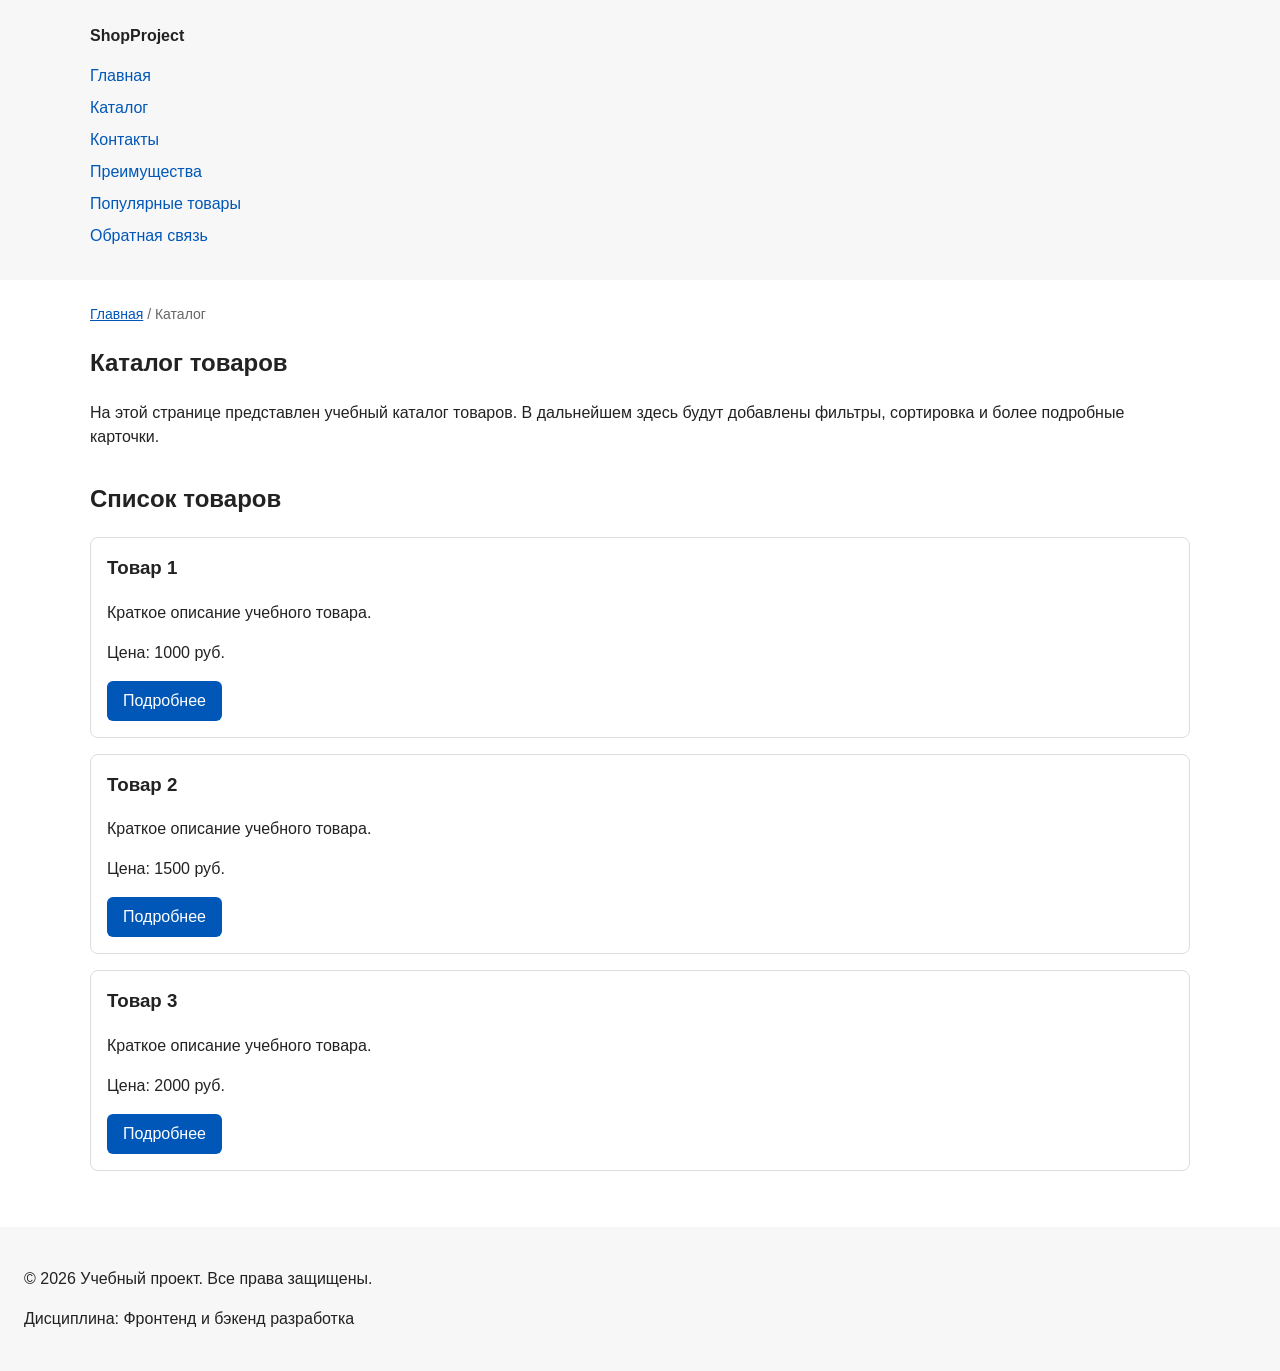
==== catalog.html @ 46c2f594 "feat: add multi-page structure navigation and anchors" ====
<!DOCTYPE html>
<html lang="ru">
<head>
    <meta charset="UTF-8">
    <meta name="viewport" content="width=device-width, initial-scale=1.0">
    <meta name="description" content="Каталог товаров учебного интернет-магазина.">
    <title>Каталог товаров — Учебный интернет-магазин</title>
    <link rel="stylesheet" href="css/style.css">

    <meta property="og:type" content="website">
    <meta property="og:title" content="Учебный интернет-магазин">
    <meta property="og:description" content="Учебный frontend-проект интернет-магазина.">
    <meta property="og:image" content="https://Al3xKhrom.github.io/kr1-html-css-shop/images/preview.jpg">

</head>
<body>
<header>
    <div class="site-header">
        <a class="site-logo" href="index.html">ShopProject</a>

        <nav class="site-nav" aria-label="Основная навигация">
            <ul class="site-nav__list">
                <li><a href="index.html">Главная</a></li>
                <li><a href="catalog.html">Каталог</a></li>
                <li><a href="contacts.html">Контакты</a></li>
                <li><a href="index.html#advantages">Преимущества</a></li>
                <li><a href="index.html#popular">Популярные товары</a></li>
                <li><a href="index.html#contacts">Обратная связь</a></li>
            </ul>
        </nav>
    </div>
</header>

<main>
    <nav class="breadcrumbs" aria-label="Хлебные крошки">
        <a href="index.html">Главная</a>
        <span>Каталог</span>
    </nav>

    <section class="section">
        <h1>Каталог товаров</h1>
        <p>
            На этой странице представлен учебный каталог товаров.
            В дальнейшем здесь будут добавлены фильтры, сортировка и более
            подробные карточки.
        </p>
    </section>

    <section class="section">
        <h2>Список товаров</h2>

        <article class="product-card">
            <h3>Товар 1</h3>
            <p>Краткое описание учебного товара.</p>
            <p>Цена: 1000 руб.</p>
            <a class="button" href="index.html#popular">Подробнее</a>
        </article>

        <article class="product-card">
            <h3>Товар 2</h3>
            <p>Краткое описание учебного товара.</p>
            <p>Цена: 1500 руб.</p>
            <a class="button" href="index.html#popular">Подробнее</a>
        </article>

        <article class="product-card">
            <h3>Товар 3</h3>
            <p>Краткое описание учебного товара.</p>
            <p>Цена: 2000 руб.</p>
            <a class="button" href="index.html#popular">Подробнее</a>
        </article>
    </section>
</main>

<footer>
    <p>&copy; 2026 Учебный проект. Все права защищены.</p>
    <p>Дисциплина: Фронтенд и бэкенд разработка</p>
</footer>
</body>
</html>
---- css/style.css ----
header,
main,
footer {
    padding: var(--space-lg);
}

header { /* Оформляем шапку страницы. */
    background-color: var(--color-surface);
}

footer { /* Оформляем подвал страницы. */
    background-color: var(--color-surface);
}

.site-header { /* Ограничиваем ширину шапки, чтобы оно не растягивалось слишком сильно на широких экранах. */
    max-width: 1100px;
    margin: 0 auto;
}

.site-logo { /* Оформляем текстовый логотип. */
    font-weight: bold;
    text-decoration: none;
    color: #222222;
}

.site-nav__list { /* Убираем стандартные отступы и маркеры списка навигации. */
    padding: 0;
    margin: 16px 0 0;
    list-style: none;
}

.site-nav__list li { /* Добавляем расстояние между пунктами меню. */
    margin-bottom: 8px;
}

.site-nav__list a { /* Оформляем ссылки меню. */
    color: #0057b8;
    text-decoration: none;
}

.site-nav__list a:hover { /* При наведении мыши подчёркиваем ссылку. */
    text-decoration: underline;
}

/* ===============================
   1. Переменные проекта
   =============================== */
:root {
    /* Основные цвета проекта */
    --color-bg: #ffffff;
    --color-text: #222222;
    --color-muted: #666666;
    --color-primary: #0057b8;
    --color-primary-dark: #003f86;
    --color-border: #dddddd;
    --color-surface: #f7f7f7;
    --color-surface-accent: #eef5ff;
    --color-danger: #b00020;
    --color-success: #168a2f;
    --color-success-bg: #eefaf0;
    --color-white: #ffffff;

    /* Отступы */
    --space-xs: 4px;
    --space-sm: 8px;
    --space-md: 16px;
    --space-lg: 24px;
    --space-xl: 32px;

    /* Скругления */
    --radius-sm: 6px;
    --radius-md: 8px;
    --radius-lg: 12px;

    /* Размеры */
    --container-width: 1100px;
}

/* ===============================
   2. Базовые стили
   =============================== */
* {
    box-sizing: border-box;
}

body {
    margin: 0;
    font-family: Arial, sans-serif;
    line-height: 1.5;
    color: var(--color-text);
    background-color: var(--color-bg);
}

/* ===============================
   3. Общие элементы интерфейса
   =============================== */
a {
    color: var(--color-primary);
}

a:hover {
    color: var(--color-primary-dark);
}

a:focus-visible {
    outline: 2px solid var(--color-primary);
    outline-offset: 3px;
}

.button {
    display: inline-block;
    padding: var(--space-sm) var(--space-md);
    color: var(--color-white);
    background-color: var(--color-primary);
    text-decoration: none;
    border: none;
    border-radius: var(--radius-sm);
    cursor: pointer;
}

.button:hover {
    background-color: var(--color-primary-dark);
}

.button:focus-visible {
    outline: 2px solid var(--color-primary);
    outline-offset: 3px;
}

.button:disabled {
    opacity: 0.6;
    cursor: not-allowed;
}

/* ===============================
   4. Компоненты страницы
   =============================== */
.hero {
    max-width: var(--container-width);
    margin: 0 auto var(--space-xl);
    padding: var(--space-xl) var(--space-lg);
    background-color: var(--color-surface-accent);
    border-radius: var(--radius-lg);
}

.section {
    max-width: var(--container-width);
    margin: 0 auto var(--space-xl);
}

.section h2 {
    margin-top: 0;
}

.product-card {
    margin-bottom: var(--space-md);
    padding: var(--space-md);
    border: 1px solid var(--color-border);
    border-radius: var(--radius-md);
    background-color: var(--color-bg);
}

.product-card:hover {
    border-color: var(--color-primary);
}

.product-card h3 {
    margin-top: 0;
}

.aside-info { /* Дополнительный информационный блок. */
    max-width: var(--container-width);
    margin: 0 auto var(--space-xl);
    padding: var(--space-md);
    border-left: 4px solid var(--color-primary);
    background-color: var(--color-surface);
}

/* ===============================
   5. Форма и модальное окно
   =============================== */
.order-dialog { /* Модальное окно. Элемент dialog сам умеет открываться поверх страницы. */
    width: min(100% - 32px, 560px);
    padding: var(--space-lg);
    border: none;
    border-radius: var(--radius-lg);
}

.order-dialog::backdrop {
    background-color: rgba(0, 0, 0, 0.5);
}

.form-field {
    margin-bottom: var(--space-md);
}

.form-field label {
    display: block;
    margin-bottom: var(--space-xs);
}

.form-field input,
.form-field select,
.form-field textarea {
    width: 100%;
    padding: 10px 12px;
    border: 1px solid var(--color-border);
    border-radius: var(--radius-sm);
    font: inherit;
}

.form-field input[type="checkbox"] {
    width: auto;
}

.form-field small {
    display: block;
    margin-top: var(--space-xs);
    color: var(--color-muted);
}

.form-field input:hover,
.form-field select:hover,
.form-field textarea:hover {
    border-color: var(--color-primary);
}

.form-field input:focus-visible,
.form-field select:focus-visible,
.form-field textarea:focus-visible,
.form-actions button:focus-visible {
    outline: 2px solid var(--color-primary);
    outline-offset: 3px;
}

[aria-invalid="true"] {
    border-color: var(--color-danger);
}


[aria-invalid="true"] { /* Подсветка ошибочных полей. */
    border-color: #b00020;
}

.form-actions { /* Кнопки формы. */
    display: flex;
    gap: 12px;
    margin-top: 20px;
}

.success-message {
    max-width: var(--container-width);
    margin: var(--space-lg) auto;
    padding: var(--space-md);
    border-left: 4px solid var(--color-success);
    background-color: var(--color-success-bg);
}



.breadcrumbs {
    max-width: var(--container-width);
    margin: 0 auto var(--space-md);
    font-size: 14px;
    color: var(--color-muted);
}

.breadcrumbs a {
    color: var(--color-primary);
}

.breadcrumbs span::before {
    content: " / ";
    color: var(--color-muted);
}
html {
    scroll-behavior: smooth;
}
:target {
    outline: 2px dashed var(--color-primary);
    outline-offset: 4px;
}
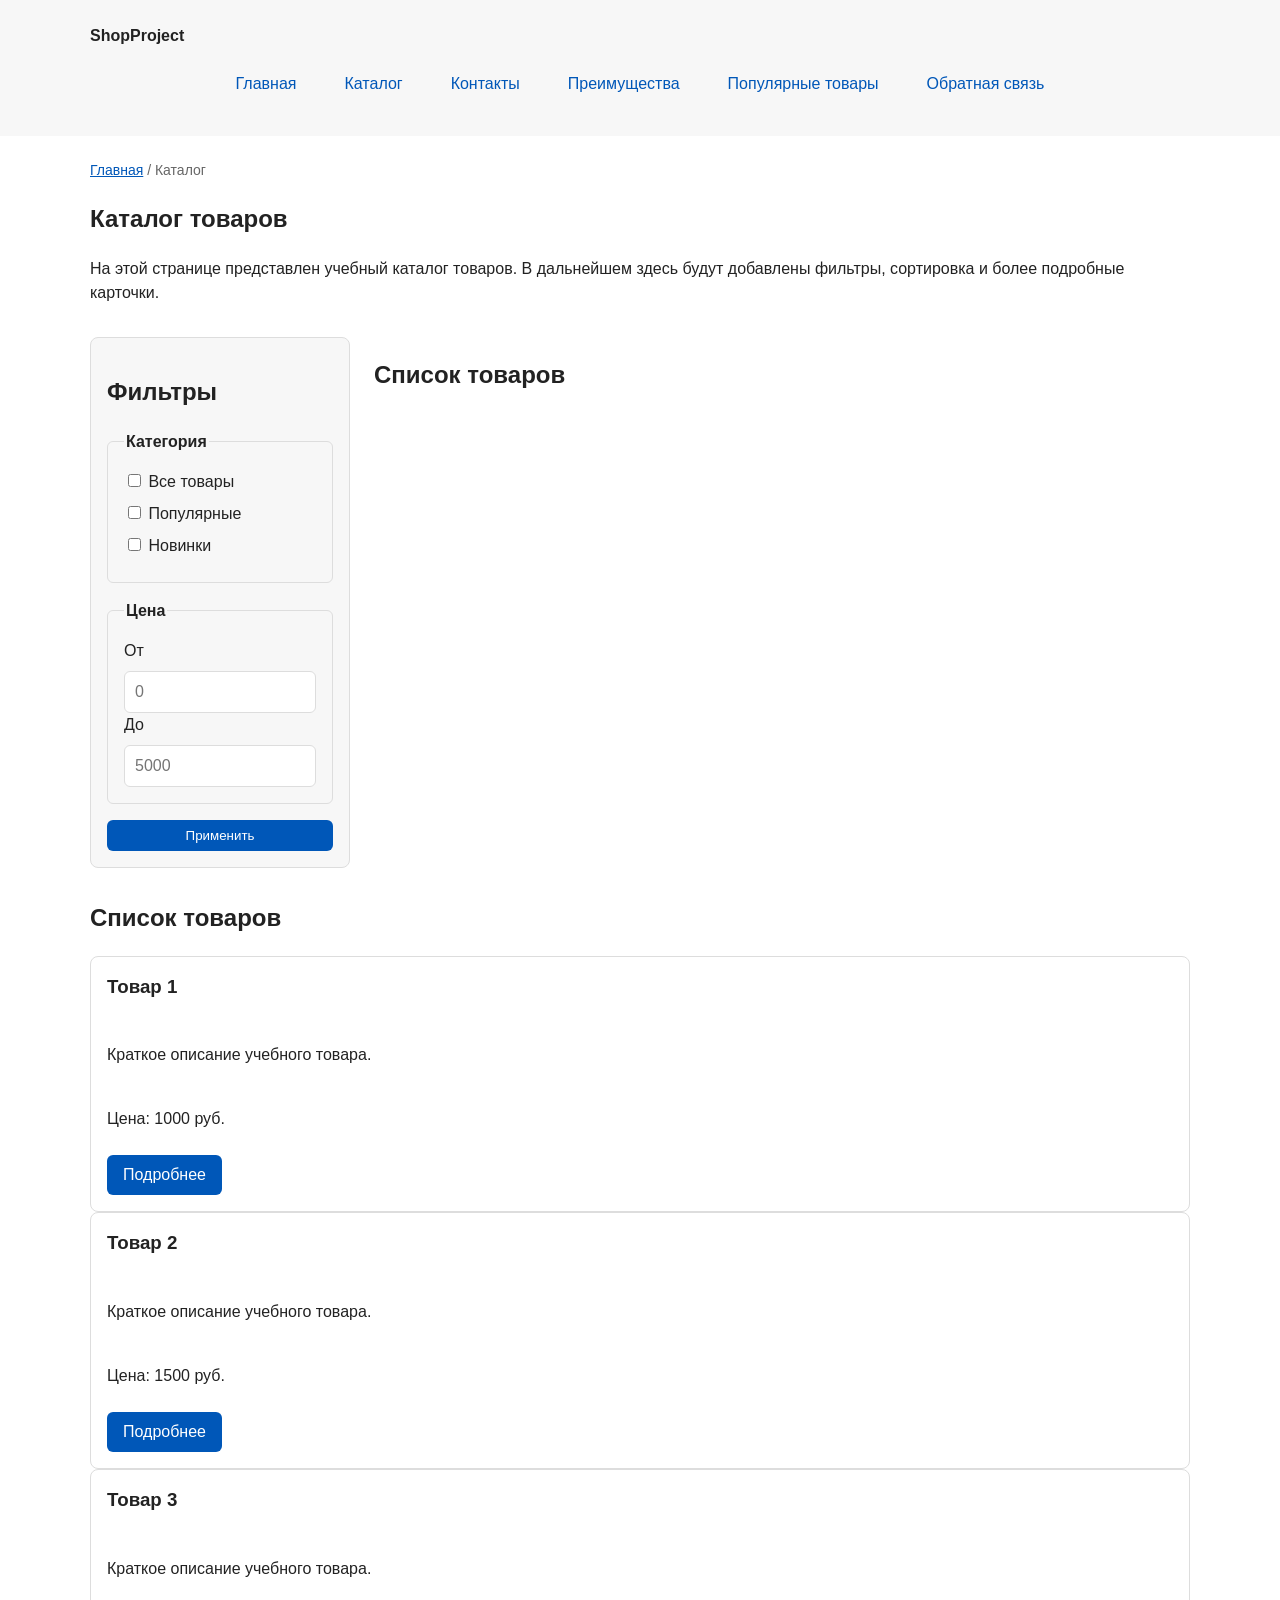
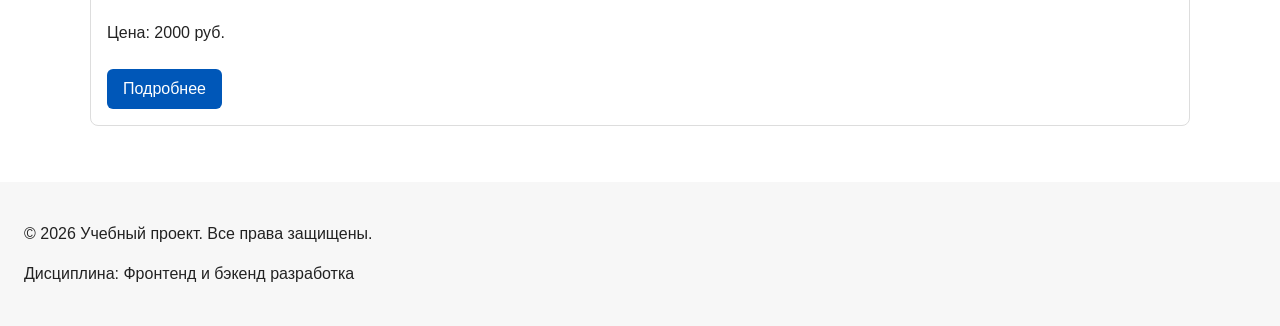
==== commit 99b857d7: "feat: add flex navigation and grid catalog layout" ====
--- a/catalog.html
+++ b/catalog.html
@@ -45,6 +45,52 @@
             подробные карточки.
         </p>
     </section>
+    <section class="catalog-layout">
+        <aside class="catalog-filters">
+            <h2>Фильтры</h2>
+
+            <form class="filters-form" action="#" method="get">
+                <fieldset>
+                    <legend>Категория</legend>
+
+                    <label>
+                        <input type="checkbox" name="category" value="all">
+                        Все товары
+                    </label>
+
+                    <label>
+                        <input type="checkbox" name="category" value="popular">
+                        Популярные
+                    </label>
+
+                    <label>
+                        <input type="checkbox" name="category" value="new">
+                        Новинки
+                    </label>
+                </fieldset>
+
+                <fieldset>
+                    <legend>Цена</legend>
+
+                    <label for="price-from">От</label>
+                    <input id="price-from" name="price-from" type="number" min="0" placeholder="0">
+
+                    <label for="price-to">До</label>
+                    <input id="price-to" name="price-to" type="number" min="0" placeholder="5000">
+                </fieldset>
+
+                <button class="button" type="submit">Применить</button>
+            </form>
+        </aside>
+
+        <section class="catalog-products">
+            <h2>Список товаров</h2>
+
+            <div class="products-grid">
+                <!-- Карточки товаров -->
+            </div>
+        </section>
+    </section>
 
     <section class="section">
         <h2>Список товаров</h2>
--- a/css/style.css
+++ b/css/style.css
@@ -23,9 +23,15 @@
     color: #222222;
 }
 
-.site-nav__list { /* Убираем стандартные отступы и маркеры списка навигации. */
+
+.site-nav__list {
+    display: flex;
+    flex-wrap: wrap;
+    justify-content: center;
+    align-items: center;
+    gap: var(--space-md);
     padding: 0;
-    margin: 16px 0 0;
+    margin: var(--space-md) 0 0;
     list-style: none;
 }
 
@@ -33,14 +39,19 @@
     margin-bottom: 8px;
 }
 
-.site-nav__list a { /* Оформляем ссылки меню. */
-    color: #0057b8;
+.site-nav__list a {
+    display: inline-block;
+    padding: var(--space-sm) var(--space-md);
+    color: var(--color-primary);
     text-decoration: none;
-}
-
-.site-nav__list a:hover { /* При наведении мыши подчёркиваем ссылку. */
-    text-decoration: underline;
-}
+    border-radius: var(--radius-sm);
+}
+
+.site-nav__list a:hover {
+    color: var(--color-white);
+    background-color: var(--color-primary);
+}
+
 
 /* ===============================
    1. Переменные проекта
@@ -131,6 +142,26 @@
     opacity: 0.6;
     cursor: not-allowed;
 }
+.catalog-layout {
+    max-width: var(--container-width);
+    margin: 0 auto var(--space-xl);
+    display: grid;
+    grid-template-columns: 260px 1fr;
+    grid-template-areas: "filters products";
+    gap: var(--space-lg);
+}
+
+.catalog-filters {
+    grid-area: filters;
+    padding: var(--space-md);
+    border: 1px solid var(--color-border);
+    border-radius: var(--radius-md);
+    background-color: var(--color-surface);
+}
+
+.catalog-products {
+    grid-area: products;
+}
 
 /* ===============================
    4. Компоненты страницы
@@ -174,6 +205,26 @@
     padding: var(--space-md);
     border-left: 4px solid var(--color-primary);
     background-color: var(--color-surface);
+}
+.products-grid {
+    display: grid;
+    grid-template-columns: repeat(3, 1fr);
+    gap: var(--space-lg);
+}
+.product-card {
+    display: flex;
+    flex-direction: column;
+    gap: var(--space-sm);
+    margin-bottom: 0;
+    padding: var(--space-md);
+    border: 1px solid var(--color-border);
+    border-radius: var(--radius-md);
+    background-color: var(--color-bg);
+}
+
+.product-card .button {
+    margin-top: auto;
+    align-self: flex-start;
 }
 
 /* ===============================
@@ -280,3 +331,31 @@
     outline: 2px dashed var(--color-primary);
     outline-offset: 4px;
 }
+.filters-form {
+    display: grid;
+    gap: var(--space-md);
+}
+
+.filters-form fieldset {
+    margin: 0;
+    padding: var(--space-md);
+    border: 1px solid var(--color-border);
+    border-radius: var(--radius-sm);
+}
+
+.filters-form legend {
+    font-weight: 700;
+}
+
+.filters-form label {
+    display: block;
+    margin-bottom: var(--space-sm);
+}
+
+.filters-form input[type="number"] {
+    width: 100%;
+    padding: 8px 10px;
+    border: 1px solid var(--color-border);
+    border-radius: var(--radius-sm);
+    font: inherit;
+}
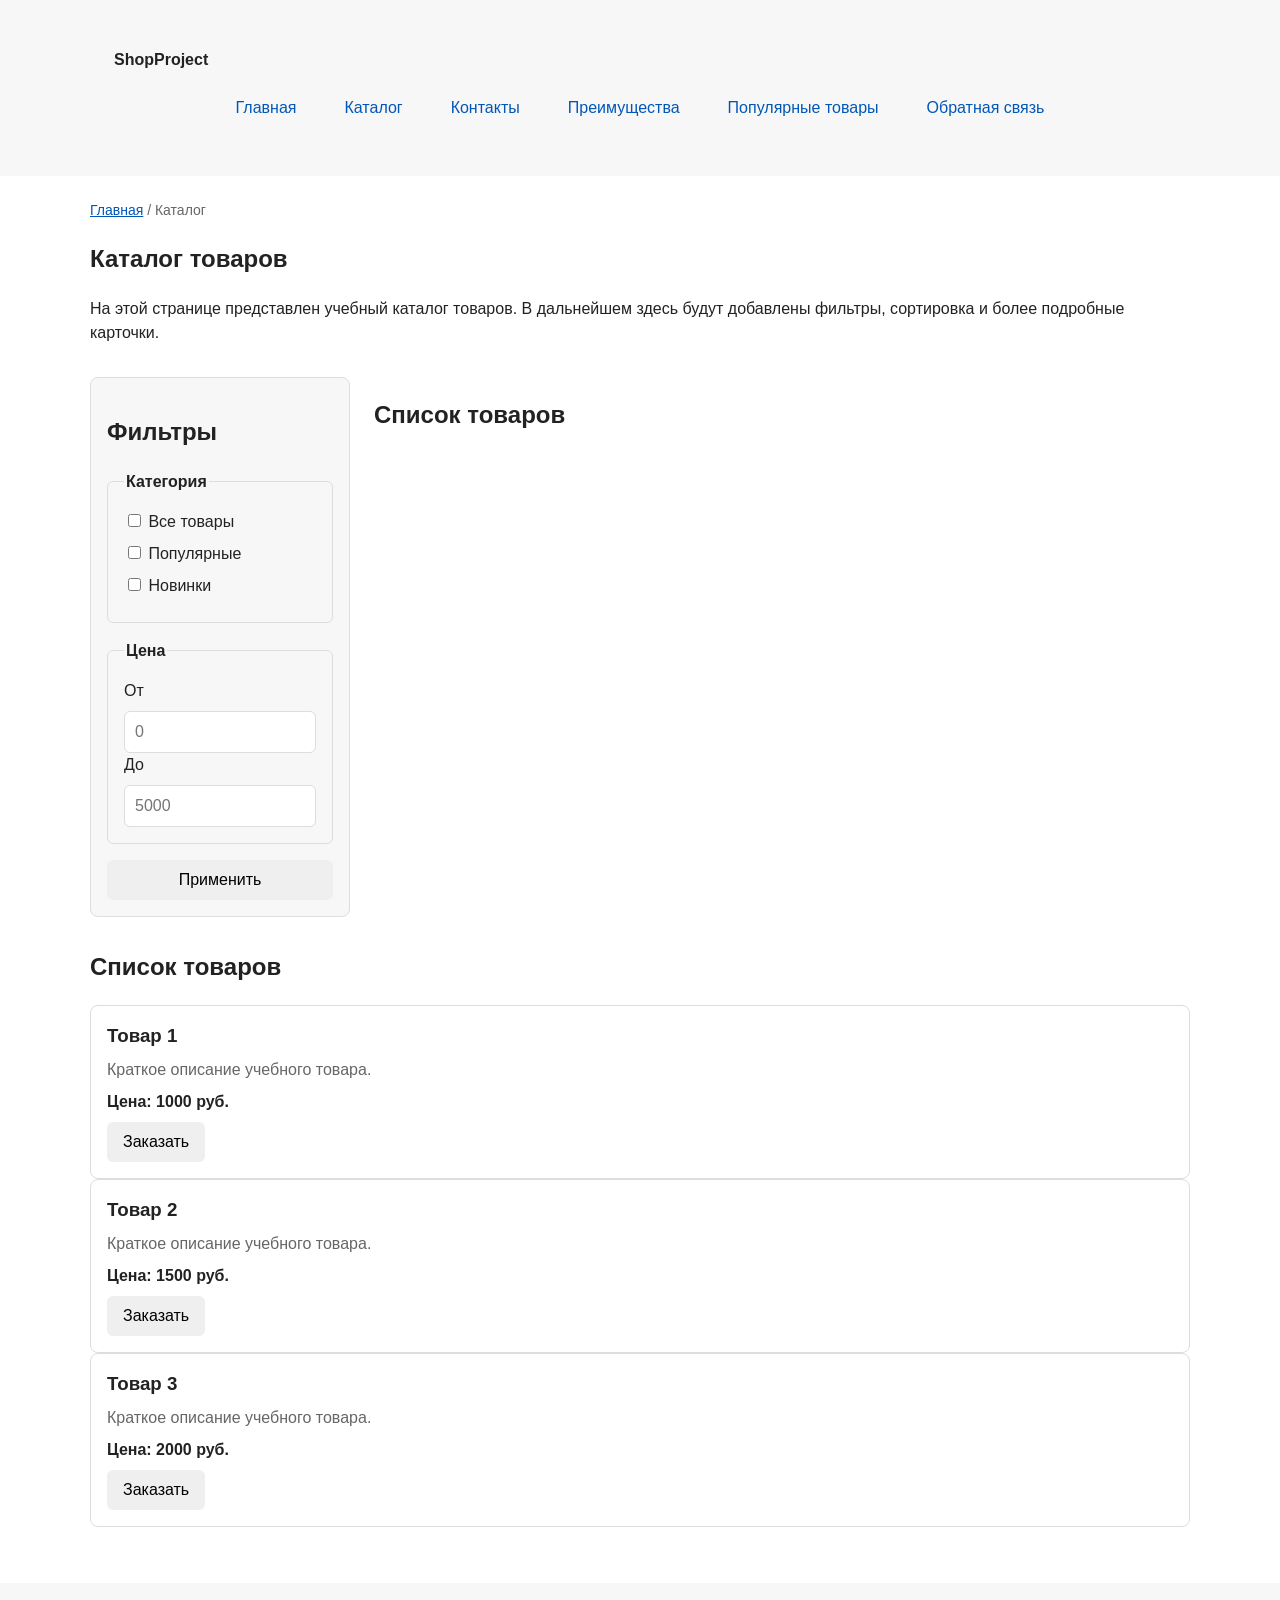
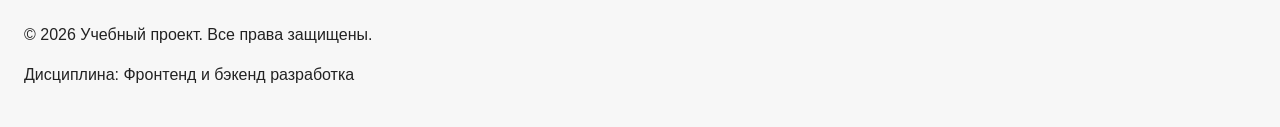
==== commit 105625d7: "refactor: apply BEM naming to CSS classes" ====
--- a/catalog.html
+++ b/catalog.html
@@ -6,26 +6,24 @@
     <meta name="description" content="Каталог товаров учебного интернет-магазина.">
     <title>Каталог товаров — Учебный интернет-магазин</title>
     <link rel="stylesheet" href="css/style.css">
-
+    <script src="js/main.js" defer></script>
     <meta property="og:type" content="website">
     <meta property="og:title" content="Учебный интернет-магазин">
     <meta property="og:description" content="Учебный frontend-проект интернет-магазина.">
     <meta property="og:image" content="https://Al3xKhrom.github.io/kr1-html-css-shop/images/preview.jpg">
-
 </head>
 <body>
-<header>
-    <div class="site-header">
-        <a class="site-logo" href="index.html">ShopProject</a>
-
+<header class="site-header">
+    <div class="site-header__inner">
+        <a class="site-header__logo" href="index.html">ShopProject</a>
         <nav class="site-nav" aria-label="Основная навигация">
             <ul class="site-nav__list">
-                <li><a href="index.html">Главная</a></li>
-                <li><a href="catalog.html">Каталог</a></li>
-                <li><a href="contacts.html">Контакты</a></li>
-                <li><a href="index.html#advantages">Преимущества</a></li>
-                <li><a href="index.html#popular">Популярные товары</a></li>
-                <li><a href="index.html#contacts">Обратная связь</a></li>
+                <li class="site-nav__item"><a class="site-nav__link" href="index.html">Главная</a></li>
+                <li class="site-nav__item"><a class="site-nav__link" href="catalog.html">Каталог</a></li>
+                <li class="site-nav__item"><a class="site-nav__link" href="contacts.html">Контакты</a></li>
+                <li class="site-nav__item"><a class="site-nav__link" href="index.html#advantages">Преимущества</a></li>
+                <li class="site-nav__item"><a class="site-nav__link" href="index.html#popular">Популярные товары</a></li>
+                <li class="site-nav__item"><a class="site-nav__link" href="index.html#contacts">Обратная связь</a></li>
             </ul>
         </nav>
     </div>
@@ -33,10 +31,9 @@
 
 <main>
     <nav class="breadcrumbs" aria-label="Хлебные крошки">
-        <a href="index.html">Главная</a>
-        <span>Каталог</span>
+        <a class="breadcrumbs__link" href="index.html">Главная</a>
+        <span class="breadcrumbs__current">Каталог</span>
     </nav>
-
     <section class="section">
         <h1>Каталог товаров</h1>
         <p>
@@ -48,79 +45,112 @@
     <section class="catalog-layout">
         <aside class="catalog-filters">
             <h2>Фильтры</h2>
-
             <form class="filters-form" action="#" method="get">
                 <fieldset>
                     <legend>Категория</legend>
-
                     <label>
                         <input type="checkbox" name="category" value="all">
                         Все товары
                     </label>
-
                     <label>
                         <input type="checkbox" name="category" value="popular">
                         Популярные
                     </label>
-
                     <label>
                         <input type="checkbox" name="category" value="new">
                         Новинки
                     </label>
                 </fieldset>
-
                 <fieldset>
                     <legend>Цена</legend>
-
                     <label for="price-from">От</label>
                     <input id="price-from" name="price-from" type="number" min="0" placeholder="0">
-
                     <label for="price-to">До</label>
                     <input id="price-to" name="price-to" type="number" min="0" placeholder="5000">
                 </fieldset>
-
                 <button class="button" type="submit">Применить</button>
             </form>
         </aside>
-
         <section class="catalog-products">
             <h2>Список товаров</h2>
-
             <div class="products-grid">
-                <!-- Карточки товаров -->
             </div>
         </section>
     </section>
-
     <section class="section">
         <h2>Список товаров</h2>
-
         <article class="product-card">
-            <h3>Товар 1</h3>
-            <p>Краткое описание учебного товара.</p>
-            <p>Цена: 1000 руб.</p>
-            <a class="button" href="index.html#popular">Подробнее</a>
+            <h3 class="product-card__title">Товар 1</h3>
+            <p class="product-card__description">Краткое описание учебного товара.</p>
+            <p class="product-card__price">Цена: 1000 руб.</p>
+            <button class="button product-card__button" type="button" data-product="Товар 1">Заказать</button>
         </article>
-
         <article class="product-card">
-            <h3>Товар 2</h3>
-            <p>Краткое описание учебного товара.</p>
-            <p>Цена: 1500 руб.</p>
-            <a class="button" href="index.html#popular">Подробнее</a>
+            <h3 class="product-card__title">Товар 2</h3>
+            <p class="product-card__description">Краткое описание учебного товара.</p>
+            <p class="product-card__price">Цена: 1500 руб.</p>
+            <button class="button product-card__button" type="button" data-product="Товар 2">Заказать</button>
         </article>
-
         <article class="product-card">
-            <h3>Товар 3</h3>
-            <p>Краткое описание учебного товара.</p>
-            <p>Цена: 2000 руб.</p>
-            <a class="button" href="index.html#popular">Подробнее</a>
+            <h3 class="product-card__title">Товар 3</h3>
+            <p class="product-card__description">Краткое описание учебного товара.</p>
+            <p class="product-card__price">Цена: 2000 руб.</p>
+            <button class="button product-card__button" type="button" data-product="Товар 3">Заказать</button>
         </article>
     </section>
 </main>
-
 <footer>
     <p>&copy; 2026 Учебный проект. Все права защищены.</p>
     <p>Дисциплина: Фронтенд и бэкенд разработка</p>
 </footer>
+<dialog class="order-dialog" id="order-dialog" aria-labelledby="order-dialog-title">
+    <h2 class="order-dialog__title" id="order-dialog-title">Оформление заявки</h2>
+    <form class="order-form" id="order-form" action="#" method="post" novalidate>
+        <input id="selected-product" name="selected-product" type="hidden">
+        <div class="order-form__field">
+            <label class="order-form__label" for="order-name">Имя</label>
+            <input class="order-form__input" id="order-name" name="name" type="text" placeholder="Введите ваше имя" minlength="2" autocomplete="given-name" required>
+        </div>
+        <div class="order-form__field">
+            <label class="order-form__label" for="order-email">E-mail</label>
+            <input class="order-form__input" id="order-email" name="email" type="email" placeholder="example@mail.ru" autocomplete="email" required>
+        </div>
+        <div class="order-form__field">
+            <label class="order-form__label" for="order-phone">Телефон</label>
+            <input class="order-form__input" id="order-phone" name="phone" type="tel" inputmode="tel" placeholder="+7 (900) 000-00-00" pattern="^\+7 \(\d{3}\) \d{3}-\d{2}-\d{2}$" required>
+            <small>Формат: +7 (900) 000-00-00</small>
+        </div>
+        <div class="order-form__field">
+            <label class="order-form__label" for="order-date">Дата связи</label>
+            <input class="order-form__input" id="order-date" name="date" type="date">
+        </div>
+        <div class="order-form__field">
+            <label class="order-form__label" for="order-topic">Тема заявки</label>
+            <select class="order-form__select" id="order-topic" name="topic" required>
+                <option value="">Выберите тему</option>
+                <option value="product">Заказ товара</option>
+                <option value="consultation">Консультация</option>
+                <option value="delivery">Доставка</option>
+            </select>
+        </div>
+        <div class="order-form__field">
+            <label class="order-form__label" for="order-comment">Комментарий</label>
+            <textarea class="order-form__textarea" id="order-comment" name="comment" rows="4" placeholder="Укажите дополнительную информацию"></textarea>
+        </div>
+        <div class="order-form__field order-form__field--checkbox">
+            <label class="order-form__label">
+                <input class="order-form__input" id="order-agreement" name="agreement" type="checkbox" required>
+                Я согласен на обработку данных
+            </label>
+        </div>
+        <div class="order-form__actions">
+            <button class="button button--secondary" type="button" id="close-order-dialog">Закрыть</button>
+            <button class="button button--primary" type="submit">Отправить заявку</button>
+        </div>
+    </form>
+</dialog>
+<p class="success-message" id="success-message" hidden>
+    Форма успешно отправлена!
+</p>
 </body>
-</html>
+</html>
--- a/css/style.css
+++ b/css/style.css
@@ -12,17 +12,21 @@
     background-color: var(--color-surface);
 }
 
-.site-header { /* Ограничиваем ширину шапки, чтобы оно не растягивалось слишком сильно на широких экранах. */
-    max-width: 1100px;
+.site-header {
+    background-color: var(--color-surface);
+}
+
+.site-header__inner {
+    max-width: var(--container-width);
     margin: 0 auto;
-}
-
-.site-logo { /* Оформляем текстовый логотип. */
-    font-weight: bold;
+    padding: var(--space-lg);
+}
+
+.site-header__logo {
+    font-weight: 700;
+    color: var(--color-text);
     text-decoration: none;
-    color: #222222;
-}
-
+}
 
 .site-nav__list {
     display: flex;
@@ -35,11 +39,7 @@
     list-style: none;
 }
 
-.site-nav__list li { /* Добавляем расстояние между пунктами меню. */
-    margin-bottom: 8px;
-}
-
-.site-nav__list a {
+.site-nav__link {
     display: inline-block;
     padding: var(--space-sm) var(--space-md);
     color: var(--color-primary);
@@ -47,17 +47,25 @@
     border-radius: var(--radius-sm);
 }
 
-.site-nav__list a:hover {
+.site-nav__link:hover {
     color: var(--color-white);
     background-color: var(--color-primary);
 }
 
+.site-nav__link:focus-visible {
+    outline: 2px solid var(--color-primary);
+    outline-offset: 3px;
+}
+
+.site-nav__link--active {
+    color: var(--color-white);
+    background-color: var(--color-primary);
+}
 
 /* ===============================
    1. Переменные проекта
    =============================== */
-:root {
-    /* Основные цвета проекта */
+:root { /* Основные цвета проекта */
     --color-bg: #ffffff;
     --color-text: #222222;
     --color-muted: #666666;
@@ -70,19 +78,16 @@
     --color-success: #168a2f;
     --color-success-bg: #eefaf0;
     --color-white: #ffffff;
-
     /* Отступы */
     --space-xs: 4px;
     --space-sm: 8px;
     --space-md: 16px;
     --space-lg: 24px;
     --space-xl: 32px;
-
     /* Скругления */
     --radius-sm: 6px;
     --radius-md: 8px;
     --radius-lg: 12px;
-
     /* Размеры */
     --container-width: 1100px;
 }
@@ -90,6 +95,7 @@
 /* ===============================
    2. Базовые стили
    =============================== */
+
 * {
     box-sizing: border-box;
 }
@@ -105,14 +111,13 @@
 /* ===============================
    3. Общие элементы интерфейса
    =============================== */
+
 a {
     color: var(--color-primary);
 }
-
 a:hover {
     color: var(--color-primary-dark);
 }
-
 a:focus-visible {
     outline: 2px solid var(--color-primary);
     outline-offset: 3px;
@@ -121,27 +126,38 @@
 .button {
     display: inline-block;
     padding: var(--space-sm) var(--space-md);
+    border: none;
+    border-radius: var(--radius-sm);
+    font: inherit;
+    text-decoration: none;
+    cursor: pointer;
+}
+.button--primary {
     color: var(--color-white);
     background-color: var(--color-primary);
-    text-decoration: none;
-    border: none;
-    border-radius: var(--radius-sm);
-    cursor: pointer;
-}
-
-.button:hover {
+}
+.button--primary:hover {
     background-color: var(--color-primary-dark);
 }
-
+.button--secondary {
+    color: var(--color-primary);
+    background-color: transparent;
+    border: 1px solid var(--color-primary);
+}
+.button--secondary:hover {
+    color: var(--color-white);
+    background-color: var(--color-primary);
+}
 .button:focus-visible {
     outline: 2px solid var(--color-primary);
     outline-offset: 3px;
 }
-
-.button:disabled {
+.button:disabled,
+.button--disabled {
     opacity: 0.6;
     cursor: not-allowed;
 }
+
 .catalog-layout {
     max-width: var(--container-width);
     margin: 0 auto var(--space-xl);
@@ -150,7 +166,6 @@
     grid-template-areas: "filters products";
     gap: var(--space-lg);
 }
-
 .catalog-filters {
     grid-area: filters;
     padding: var(--space-md);
@@ -158,7 +173,6 @@
     border-radius: var(--radius-md);
     background-color: var(--color-surface);
 }
-
 .catalog-products {
     grid-area: products;
 }
@@ -166,6 +180,7 @@
 /* ===============================
    4. Компоненты страницы
    =============================== */
+
 .hero {
     max-width: var(--container-width);
     margin: 0 auto var(--space-xl);
@@ -184,19 +199,41 @@
 }
 
 .product-card {
-    margin-bottom: var(--space-md);
+    display: flex;
+    flex-direction: column;
+    gap: var(--space-sm);
     padding: var(--space-md);
     border: 1px solid var(--color-border);
     border-radius: var(--radius-md);
     background-color: var(--color-bg);
 }
-
 .product-card:hover {
     border-color: var(--color-primary);
 }
-
-.product-card h3 {
-    margin-top: 0;
+.product-card--featured {
+    border-color: var(--color-primary);
+}
+.product-card--discount {
+    border-color: var(--color-danger);
+}
+.product-card__title {
+    margin: 0;
+    color: var(--color-text);
+}
+.product-card__description {
+    margin: 0;
+    color: var(--color-muted);
+}
+.product-card__price {
+    margin: 0;
+    font-weight: 700;
+}
+.product-card--discount .product-card__price {
+    color: var(--color-danger);
+}
+.product-card__button {
+    margin-top: auto;
+    align-self: flex-start;
 }
 
 .aside-info { /* Дополнительный информационный блок. */
@@ -206,91 +243,73 @@
     border-left: 4px solid var(--color-primary);
     background-color: var(--color-surface);
 }
+
 .products-grid {
     display: grid;
     grid-template-columns: repeat(3, 1fr);
     gap: var(--space-lg);
 }
-.product-card {
-    display: flex;
-    flex-direction: column;
-    gap: var(--space-sm);
-    margin-bottom: 0;
-    padding: var(--space-md);
-    border: 1px solid var(--color-border);
-    border-radius: var(--radius-md);
-    background-color: var(--color-bg);
-}
-
-.product-card .button {
-    margin-top: auto;
-    align-self: flex-start;
-}
 
 /* ===============================
    5. Форма и модальное окно
    =============================== */
-.order-dialog { /* Модальное окно. Элемент dialog сам умеет открываться поверх страницы. */
+
+.order-dialog {
     width: min(100% - 32px, 560px);
     padding: var(--space-lg);
     border: none;
     border-radius: var(--radius-lg);
 }
-
 .order-dialog::backdrop {
     background-color: rgba(0, 0, 0, 0.5);
 }
-
-.form-field {
+.order-dialog__title {
+    margin-top: 0;
+}
+
+.order-form__field {
     margin-bottom: var(--space-md);
 }
-
-.form-field label {
+.order-form__label {
     display: block;
     margin-bottom: var(--space-xs);
 }
-
-.form-field input,
-.form-field select,
-.form-field textarea {
+.order-form__input,
+.order-form__select,
+.order-form__textarea {
     width: 100%;
     padding: 10px 12px;
     border: 1px solid var(--color-border);
     border-radius: var(--radius-sm);
     font: inherit;
 }
-
+.order-form__input:hover,
+.order-form__select:hover,
+.order-form__textarea:hover {
+    border-color: var(--color-primary);
+}
 .form-field input[type="checkbox"] {
     width: auto;
 }
-
 .form-field small {
     display: block;
     margin-top: var(--space-xs);
     color: var(--color-muted);
 }
-
-.form-field input:hover,
-.form-field select:hover,
-.form-field textarea:hover {
-    border-color: var(--color-primary);
-}
-
-.form-field input:focus-visible,
-.form-field select:focus-visible,
-.form-field textarea:focus-visible,
-.form-actions button:focus-visible {
+.order-form__input:focus-visible,
+.order-form__select:focus-visible,
+.order-form__textarea:focus-visible {
     outline: 2px solid var(--color-primary);
     outline-offset: 3px;
 }
+.order-form__actions {
+    display: flex;
+    gap: var(--space-md);
+    margin-top: var(--space-lg);
+}
 
 [aria-invalid="true"] {
     border-color: var(--color-danger);
-}
-
-
-[aria-invalid="true"] { /* Подсветка ошибочных полей. */
-    border-color: #b00020;
 }
 
 .form-actions { /* Кнопки формы. */
@@ -307,55 +326,57 @@
     background-color: var(--color-success-bg);
 }
 
-
-
 .breadcrumbs {
     max-width: var(--container-width);
     margin: 0 auto var(--space-md);
     font-size: 14px;
     color: var(--color-muted);
 }
-
+.breadcrumbs__link {
+    color: var(--color-primary);
+}
+.breadcrumbs__current::before {
+    content: " / ";
+    color: var(--color-muted);
+}
 .breadcrumbs a {
     color: var(--color-primary);
 }
-
 .breadcrumbs span::before {
     content: " / ";
     color: var(--color-muted);
 }
+
 html {
     scroll-behavior: smooth;
 }
+
 :target {
     outline: 2px dashed var(--color-primary);
     outline-offset: 4px;
 }
+
 .filters-form {
     display: grid;
     gap: var(--space-md);
 }
-
 .filters-form fieldset {
     margin: 0;
     padding: var(--space-md);
     border: 1px solid var(--color-border);
     border-radius: var(--radius-sm);
 }
-
 .filters-form legend {
     font-weight: 700;
 }
-
 .filters-form label {
     display: block;
     margin-bottom: var(--space-sm);
 }
-
 .filters-form input[type="number"] {
     width: 100%;
     padding: 8px 10px;
     border: 1px solid var(--color-border);
     border-radius: var(--radius-sm);
     font: inherit;
-}
+}
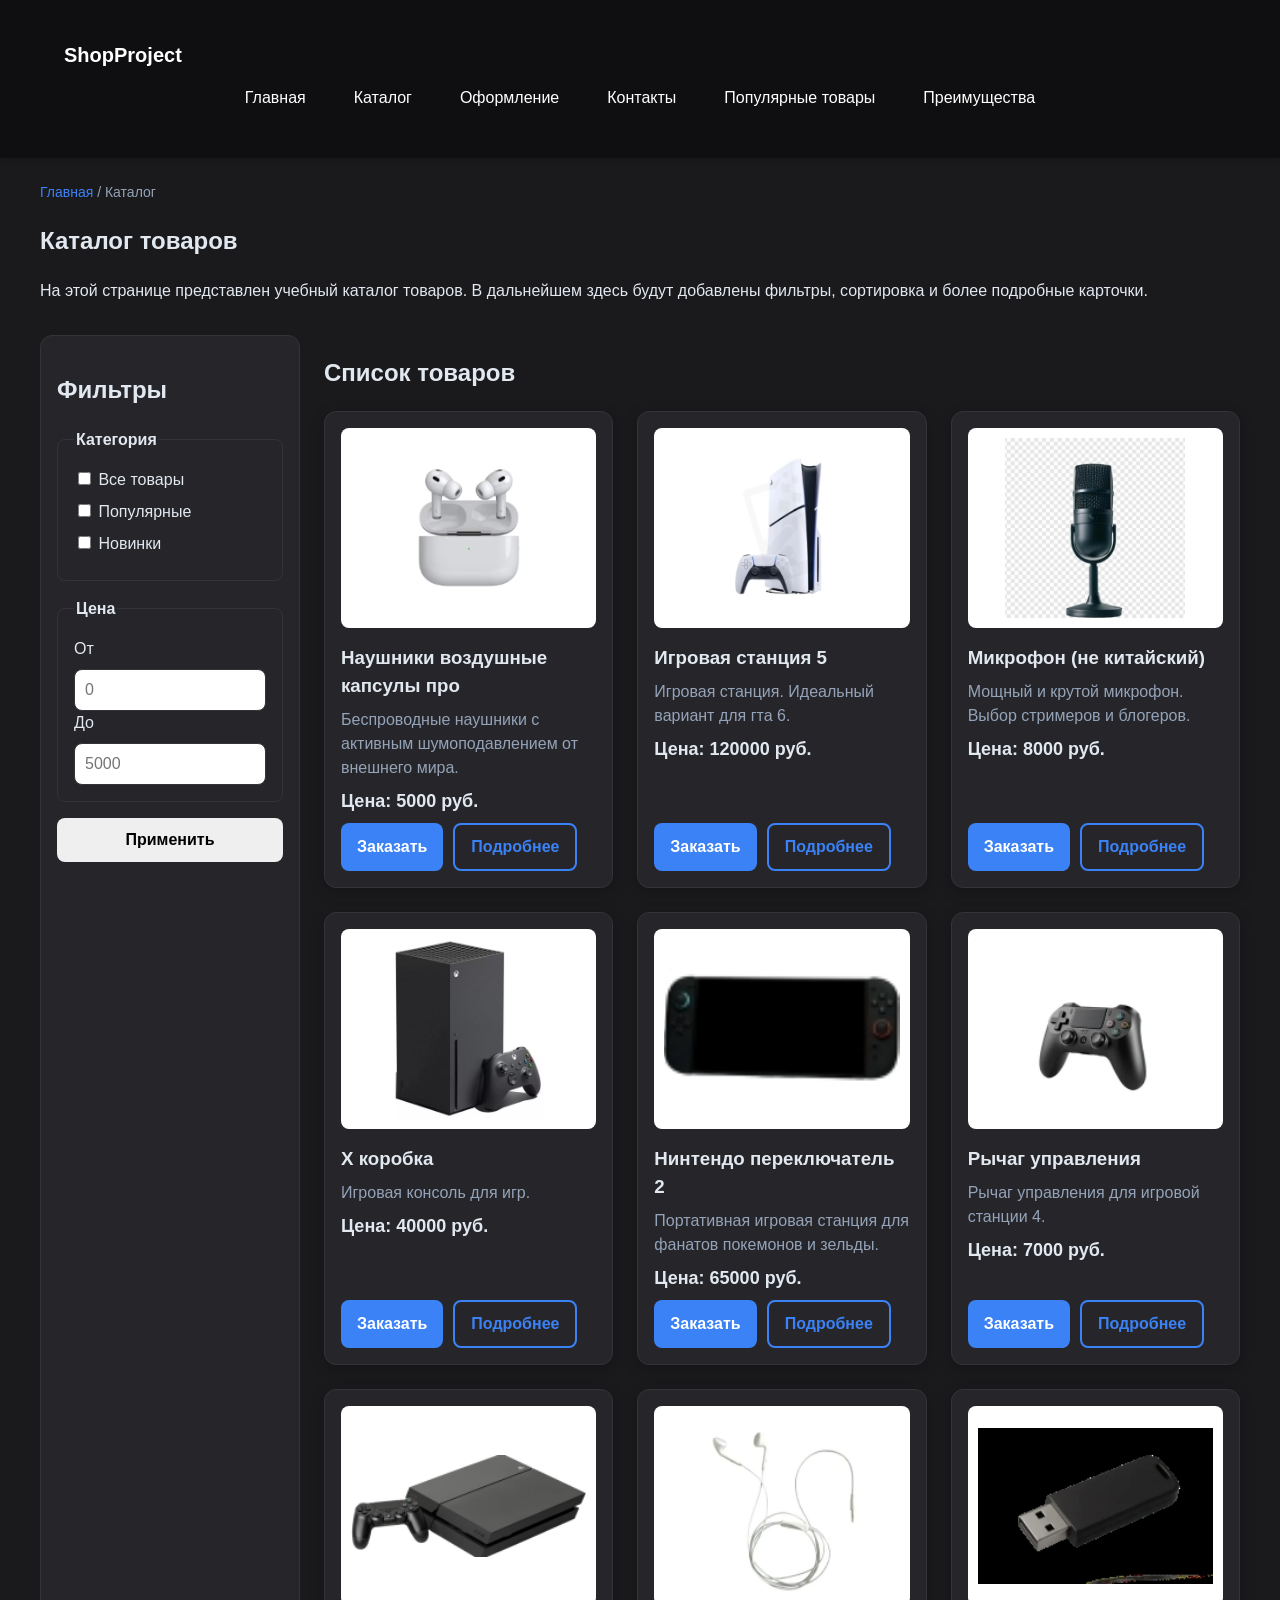
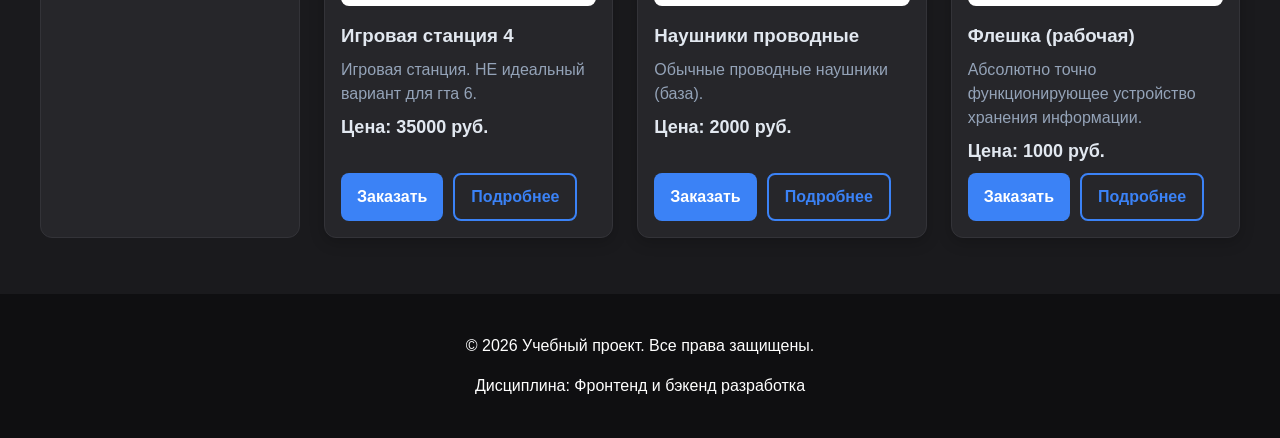
==== commit 87127cd3: "fix: prepare HTML CSS project for submission" ====
--- a/catalog.html
+++ b/catalog.html
@@ -20,10 +20,10 @@
             <ul class="site-nav__list">
                 <li class="site-nav__item"><a class="site-nav__link" href="index.html">Главная</a></li>
                 <li class="site-nav__item"><a class="site-nav__link" href="catalog.html">Каталог</a></li>
+                <li class="site-nav__item"><a class="site-nav__link" href="order.html">Оформление</a></li>
                 <li class="site-nav__item"><a class="site-nav__link" href="contacts.html">Контакты</a></li>
+                <li class="site-nav__item"><a class="site-nav__link" href="index.html#popular">Популярные товары</a></li>
                 <li class="site-nav__item"><a class="site-nav__link" href="index.html#advantages">Преимущества</a></li>
-                <li class="site-nav__item"><a class="site-nav__link" href="index.html#popular">Популярные товары</a></li>
-                <li class="site-nav__item"><a class="site-nav__link" href="index.html#contacts">Обратная связь</a></li>
             </ul>
         </nav>
     </div>
@@ -74,29 +74,88 @@
         <section class="catalog-products">
             <h2>Список товаров</h2>
             <div class="products-grid">
-            </div>
-        </section>
-    </section>
-    <section class="section">
-        <h2>Список товаров</h2>
-        <article class="product-card">
-            <h3 class="product-card__title">Товар 1</h3>
-            <p class="product-card__description">Краткое описание учебного товара.</p>
-            <p class="product-card__price">Цена: 1000 руб.</p>
-            <button class="button product-card__button" type="button" data-product="Товар 1">Заказать</button>
-        </article>
-        <article class="product-card">
-            <h3 class="product-card__title">Товар 2</h3>
-            <p class="product-card__description">Краткое описание учебного товара.</p>
-            <p class="product-card__price">Цена: 1500 руб.</p>
-            <button class="button product-card__button" type="button" data-product="Товар 2">Заказать</button>
-        </article>
-        <article class="product-card">
-            <h3 class="product-card__title">Товар 3</h3>
-            <p class="product-card__description">Краткое описание учебного товара.</p>
-            <p class="product-card__price">Цена: 2000 руб.</p>
-            <button class="button product-card__button" type="button" data-product="Товар 3">Заказать</button>
-        </article>
+            <article class="product-card">
+                <img class="product-card__image" src="images/product-1.jpg" alt="Беспроводные наушники">
+                <h3 class="product-card__title">Наушники воздушные капсулы про</h3>
+                <p class="product-card__description">Беспроводные наушники с активным шумоподавлением от внешнего мира.</p>
+                <p class="product-card__price">Цена: 5000 руб.</p>
+                <div style="margin-top: auto; display: flex; gap: 10px;">
+                    <button class="button button--primary product-card__button" type="button" data-product="Беспроводные наушники" style="margin-top: 0;">Заказать</button>
+                    <a class="button button--secondary" href="product.html">Подробнее</a>
+            </article>
+            <article class="product-card">
+                <img class="product-card__image" src="images/product-2.jpg" alt="Игровая станция 5">
+                <h3 class="product-card__title">Игровая станция 5</h3>
+                <p class="product-card__description">Игровая станция. Идеальный вариант для гта 6.</p>
+                <p class="product-card__price">Цена: 120000 руб.</p>
+                <div style="margin-top: auto; display: flex; gap: 10px;">
+                    <button class="button button--primary product-card__button" type="button" data-product="Игровая станция 5" style="margin-top: 0;">Заказать</button>
+                    <a class="button button--secondary" href="product.html">Подробнее</a>
+            </article>
+            <article class="product-card">
+                <img class="product-card__image" src="images/product-3.jpg" alt="Микрофон">
+                <h3 class="product-card__title">Микрофон (не китайский) </h3>
+                <p class="product-card__description">Мощный и крутой микрофон. Выбор стримеров и блогеров.</p>
+                <p class="product-card__price">Цена: 8000 руб.</p>
+                <div style="margin-top: auto; display: flex; gap: 10px;">
+                    <button class="button button--primary product-card__button" type="button" data-product="Микрофон" style="margin-top: 0;">Заказать</button>
+                    <a class="button button--secondary" href="product.html">Подробнее</a>
+            </article>
+                <article class="product-card">
+                    <img class="product-card__image" src="images/product-4.jpg" alt="Х коробка">
+                    <h3 class="product-card__title">Х коробка</h3>
+                    <p class="product-card__description">Игровая консоль для игр.</p>
+                    <p class="product-card__price">Цена: 40000 руб.</p>
+                    <div style="margin-top: auto; display: flex; gap: 10px;">
+                        <button class="button button--primary product-card__button" type="button" data-product="Х коробка" style="margin-top: 0;">Заказать</button>
+                        <a class="button button--secondary" href="product.html">Подробнее</a>
+                </article>
+                <article class="product-card">
+                    <img class="product-card__image" src="images/product-5.jpg" alt="Нинтендо переключатель 2">
+                    <h3 class="product-card__title">Нинтендо переключатель 2</h3>
+                    <p class="product-card__description">Портативная игровая станция для фанатов покемонов и зельды.</p>
+                    <p class="product-card__price">Цена: 65000 руб.</p>
+                    <div style="margin-top: auto; display: flex; gap: 10px;">
+                        <button class="button button--primary product-card__button" type="button" data-product="Нинтендо переключатель 2" style="margin-top: 0;">Заказать</button>
+                        <a class="button button--secondary" href="product.html">Подробнее</a>
+                </article>
+                <article class="product-card">
+                    <img class="product-card__image" src="images/product-6.jpg" alt="Рычаг управления">
+                    <h3 class="product-card__title">Рычаг управления</h3>
+                    <p class="product-card__description">Рычаг управления для игровой станции 4.</p>
+                    <p class="product-card__price">Цена: 7000 руб.</p>
+                    <div style="margin-top: auto; display: flex; gap: 10px;">
+                        <button class="button button--primary product-card__button" type="button" data-product="Рычаг управления" style="margin-top: 0;">Заказать</button>
+                        <a class="button button--secondary" href="product.html">Подробнее</a>
+                </article>
+                <article class="product-card">
+                <img class="product-card__image" src="images/product-7.jpg" alt="Игровая станция 4">
+                <h3 class="product-card__title">Игровая станция 4</h3>
+                <p class="product-card__description">Игровая станция. НЕ идеальный вариант для гта 6.</p>
+                <p class="product-card__price">Цена: 35000 руб.</p>
+                    <div style="margin-top: auto; display: flex; gap: 10px;">
+                        <button class="button button--primary product-card__button" type="button" data-product="Игровая станция 4" style="margin-top: 0;">Заказать</button>
+                        <a class="button button--secondary" href="product.html">Подробнее</a>
+            </article>
+                <article class="product-card">
+                    <img class="product-card__image" src="images/product-8.jpg" alt="Наушники проводные">
+                    <h3 class="product-card__title">Наушники проводные</h3>
+                    <p class="product-card__description">Обычные проводные наушники (база).</p>
+                    <p class="product-card__price">Цена: 2000 руб.</p>
+                    <div style="margin-top: auto; display: flex; gap: 10px;">
+                        <button class="button button--primary product-card__button" type="button" data-product="Наушники проводные" style="margin-top: 0;">Заказать</button>
+                        <a class="button button--secondary" href="product.html">Подробнее</a>
+                </article>
+                <article class="product-card">
+                    <img class="product-card__image" src="images/product-9.jpg" alt="Флешка (рабочая)">
+                    <h3 class="product-card__title">Флешка (рабочая)</h3>
+                    <p class="product-card__description">Абсолютно точно функционирующее устройство хранения информации.</p>
+                    <p class="product-card__price">Цена: 1000 руб.</p>
+                    <div style="margin-top: auto; display: flex; gap: 10px;">
+                        <button class="button button--primary product-card__button" type="button" data-product="Флешка (рабочая)" style="margin-top: 0;">Заказать</button>
+                        <a class="button button--secondary" href="product.html">Подробнее</a>
+                </article>
+        </div>
     </section>
 </main>
 <footer>
--- a/css/style.css
+++ b/css/style.css
@@ -1,82 +1,20 @@
-header,
-main,
-footer {
-    padding: var(--space-lg);
-}
-
-header { /* Оформляем шапку страницы. */
-    background-color: var(--color-surface);
-}
-
-footer { /* Оформляем подвал страницы. */
-    background-color: var(--color-surface);
-}
-
-.site-header {
-    background-color: var(--color-surface);
-}
-
-.site-header__inner {
-    max-width: var(--container-width);
-    margin: 0 auto;
-    padding: var(--space-lg);
-}
-
-.site-header__logo {
-    font-weight: 700;
-    color: var(--color-text);
-    text-decoration: none;
-}
-
-.site-nav__list {
-    display: flex;
-    flex-wrap: wrap;
-    justify-content: center;
-    align-items: center;
-    gap: var(--space-md);
-    padding: 0;
-    margin: var(--space-md) 0 0;
-    list-style: none;
-}
-
-.site-nav__link {
-    display: inline-block;
-    padding: var(--space-sm) var(--space-md);
-    color: var(--color-primary);
-    text-decoration: none;
-    border-radius: var(--radius-sm);
-}
-
-.site-nav__link:hover {
-    color: var(--color-white);
-    background-color: var(--color-primary);
-}
-
-.site-nav__link:focus-visible {
-    outline: 2px solid var(--color-primary);
-    outline-offset: 3px;
-}
-
-.site-nav__link--active {
-    color: var(--color-white);
-    background-color: var(--color-primary);
-}
-
 /* ===============================
    1. Переменные проекта
    =============================== */
-:root { /* Основные цвета проекта */
-    --color-bg: #ffffff;
-    --color-text: #222222;
-    --color-muted: #666666;
-    --color-primary: #0057b8;
-    --color-primary-dark: #003f86;
-    --color-border: #dddddd;
-    --color-surface: #f7f7f7;
-    --color-surface-accent: #eef5ff;
-    --color-danger: #b00020;
-    --color-success: #168a2f;
-    --color-success-bg: #eefaf0;
+
+:root {
+    /* Основные цвета проекта */
+    --color-bg: #1a1a1d; /* Темно-серый фон сайта */
+    --color-surface: #26262a; /* Цвет карточек (чуть светлее фона) */
+    --color-surface-accent: #0f0f11; /* Почти черная шапка и футер */
+    --color-text: #e2e8f0; /* Светло-серый, почти белый текст для хорошей читаемости */
+    --color-muted: #94a3b8; /* Приглушенный серый для второстепенного текста */
+    --color-primary: #3b82f6; /* Яркий синий акцент для кнопок и ссылок */
+    --color-primary-dark: #2563eb;
+    --color-border: #333338; /* Темные границы */
+    --color-danger: #ef4444;
+    --color-success: #10b981;
+    --color-success-bg: rgba(16, 185, 129, 0.1); /* Полупрозрачный фон для успешных сообщений */
     --color-white: #ffffff;
     /* Отступы */
     --space-xs: 4px;
@@ -85,11 +23,11 @@
     --space-lg: 24px;
     --space-xl: 32px;
     /* Скругления */
-    --radius-sm: 6px;
-    --radius-md: 8px;
-    --radius-lg: 12px;
+    --radius-sm: 8px;
+    --radius-md: 12px;
+    --radius-lg: 20px;
     /* Размеры */
-    --container-width: 1100px;
+    --container-width: 1200px;
 }
 
 /* ===============================
@@ -108,8 +46,81 @@
     background-color: var(--color-bg);
 }
 
-/* ===============================
-   3. Общие элементы интерфейса
+html {
+    scroll-behavior: smooth;
+    scroll-padding-top: 200px; /* Отступ для якорных ссылок при липкой шапке */
+}
+
+:target {
+    outline: 2px dashed var(--color-primary);
+    outline-offset: 4px;
+}
+
+/* ===============================
+   3. Шапка, Навигация и Подвал
+   =============================== */
+
+header,
+main,
+footer {
+    padding: var(--space-lg);
+}
+
+.site-header {
+    background-color: var(--color-surface-accent);
+    position: sticky;
+    top: 0;
+    z-index: 100;
+    box-shadow: 0 4px 6px -1px rgba(0, 0, 0, 0.1);
+}
+.site-header__inner {
+    max-width: var(--container-width);
+    margin: 0 auto;
+    padding: var(--space-md) var(--space-lg);
+}
+.site-header__logo {
+    font-weight: 700;
+    font-size: 20px;
+    color: var(--color-white);
+    text-decoration: none;
+}
+
+.site-nav__list {
+    display: flex;
+    flex-wrap: wrap;
+    justify-content: center;
+    align-items: center;
+    gap: var(--space-md);
+    padding: 0;
+    margin: var(--space-sm) 0 0;
+    list-style: none;
+}
+.site-nav__link {
+    display: inline-block;
+    padding: var(--space-sm) var(--space-md);
+    color: var(--color-white);
+    text-decoration: none;
+    border-radius: var(--radius-sm);
+    transition: background-color 0.2s ease;
+}
+.site-nav__link:hover,
+.site-nav__link--active {
+    color: var(--color-white);
+    background-color: var(--color-primary);
+}
+.site-nav__link:focus-visible {
+    outline: 2px solid var(--color-white);
+    outline-offset: 3px;
+}
+
+footer {
+    background-color: var(--color-surface-accent);
+    color: var(--color-white);
+    text-align: center;
+}
+
+/* ===============================
+   4. Общие элементы (Кнопки, Ссылки)
    =============================== */
 
 a {
@@ -125,12 +136,15 @@
 
 .button {
     display: inline-block;
-    padding: var(--space-sm) var(--space-md);
+    padding: 10px var(--space-md);
     border: none;
     border-radius: var(--radius-sm);
     font: inherit;
+    font-weight: 600;
     text-decoration: none;
+    text-align: center;
     cursor: pointer;
+    transition: background-color 0.2s ease, color 0.2s ease;
 }
 .button--primary {
     color: var(--color-white);
@@ -142,7 +156,7 @@
 .button--secondary {
     color: var(--color-primary);
     background-color: transparent;
-    border: 1px solid var(--color-primary);
+    border: 2px solid var(--color-primary);
 }
 .button--secondary:hover {
     color: var(--color-white);
@@ -157,7 +171,51 @@
     opacity: 0.6;
     cursor: not-allowed;
 }
-
+.button-up {
+    position: fixed;
+    bottom: 30px;
+    right: 30px;
+    background-color: var(--color-primary);
+    color: var(--color-white);
+    padding: 12px 20px;
+    border-radius: var(--radius-lg);
+    text-decoration: none;
+    font-weight: bold;
+    box-shadow: 0 4px 10px rgba(0,0,0,0.2);
+    z-index: 999;
+    transition: background-color 0.2s ease, transform 0.2s ease;
+}
+.button-up:hover {
+    background-color: var(--color-primary-dark);
+    color: var(--color-white);
+    transform: translateY(-2px);
+}
+
+/* ===============================
+   5. Карточки, Сетки и Раскладка
+   =============================== */
+
+.hero {
+    max-width: var(--container-width);
+    margin: 0 auto var(--space-xl);
+    padding: var(--space-xl) var(--space-lg);
+    /* Мягкий градиент в темных тонах */
+    background: linear-gradient(135deg, #1e2129 0%, #15161a 100%);
+    color: var(--color-white);
+    border-radius: var(--radius-lg);
+    box-shadow: 0 10px 25px rgba(0,0,0,0.2); /* Тень сделана чуть насыщеннее для темного фона */
+    border: 1px solid var(--color-border); /* Добавляем тонкую рамку для четкости */
+}
+
+.section {
+    max-width: var(--container-width);
+    margin: 0 auto var(--space-xl);
+}
+.section h2 {
+    margin-top: 0;
+}
+
+/* Каталог */
 .catalog-layout {
     max-width: var(--container-width);
     margin: 0 auto var(--space-xl);
@@ -172,135 +230,205 @@
     border: 1px solid var(--color-border);
     border-radius: var(--radius-md);
     background-color: var(--color-surface);
+    position: sticky;
+    top: 120px; /* Липкий фильтр */
 }
 .catalog-products {
     grid-area: products;
 }
 
-/* ===============================
-   4. Компоненты страницы
-   =============================== */
-
-.hero {
-    max-width: var(--container-width);
-    margin: 0 auto var(--space-xl);
-    padding: var(--space-xl) var(--space-lg);
-    background-color: var(--color-surface-accent);
-    border-radius: var(--radius-lg);
-}
-
-.section {
-    max-width: var(--container-width);
-    margin: 0 auto var(--space-xl);
-}
-
-.section h2 {
-    margin-top: 0;
-}
-
-.product-card {
-    display: flex;
-    flex-direction: column;
-    gap: var(--space-sm);
-    padding: var(--space-md);
-    border: 1px solid var(--color-border);
-    border-radius: var(--radius-md);
-    background-color: var(--color-bg);
-}
-.product-card:hover {
-    border-color: var(--color-primary);
-}
-.product-card--featured {
-    border-color: var(--color-primary);
-}
-.product-card--discount {
-    border-color: var(--color-danger);
-}
-.product-card__title {
-    margin: 0;
-    color: var(--color-text);
-}
-.product-card__description {
-    margin: 0;
-    color: var(--color-muted);
-}
-.product-card__price {
-    margin: 0;
-    font-weight: 700;
-}
-.product-card--discount .product-card__price {
-    color: var(--color-danger);
-}
-.product-card__button {
-    margin-top: auto;
-    align-self: flex-start;
-}
-
-.aside-info { /* Дополнительный информационный блок. */
-    max-width: var(--container-width);
-    margin: 0 auto var(--space-xl);
-    padding: var(--space-md);
-    border-left: 4px solid var(--color-primary);
-    background-color: var(--color-surface);
-}
-
+/* Сетка карточек товаров */
 .products-grid {
     display: grid;
     grid-template-columns: repeat(3, 1fr);
     gap: var(--space-lg);
 }
-
-/* ===============================
-   5. Форма и модальное окно
-   =============================== */
+@media (max-width: 900px) {
+    .products-grid { grid-template-columns: repeat(2, 1fr); }
+}
+@media (max-width: 600px) {
+    .products-grid { grid-template-columns: 1fr; }
+}
+
+/* Оформление карточки товара */
+.product-card {
+    position: relative;
+    display: flex;
+    flex-direction: column;
+    gap: var(--space-sm);
+    padding: var(--space-md);
+    background-color: var(--color-surface);
+    border-radius: var(--radius-md);
+    box-shadow: 0 4px 15px rgba(0, 0, 0, 0.2); /* Более глубокая тень для темной темы */
+    transition: transform 0.2s ease, box-shadow 0.2s ease;
+    overflow: hidden;
+    border: 1px solid var(--color-border); /* Тонкая граница для отделения от фона */
+}
+.product-card:hover {
+    transform: translateY(-4px);
+    box-shadow: 0 10px 25px rgba(0, 0, 0, 0.4); /* Усиленная тень при наведении */
+}
+.product-card__image {
+    width: 100%;
+    height: 200px;
+    object-fit: contain; /* Картинка теперь будет помещаться целиком, без обрезки */
+    background-color: #ffffff; /* Делаем аккуратный белый фон под фото */
+    padding: 10px; /* Добавляем небольшие поля, чтобы фото "дышало" */
+    border-radius: var(--radius-sm);
+    margin-bottom: var(--space-sm);
+}
+.product-card__title {
+    margin: 0;
+    color: var(--color-text);
+}
+.product-card__description {
+    margin: 0;
+    color: var(--color-muted);
+}
+.product-card__price {
+    margin: 0;
+    font-size: 18px;
+    font-weight: 700;
+}
+.product-card--discount .product-card__price {
+    color: var(--color-danger);
+}
+
+/* Бейджи */
+.product-card__badge {
+    position: absolute;
+    top: 12px;
+    right: 12px;
+    padding: 6px 12px;
+    color: var(--color-white);
+    background-color: var(--color-primary);
+    border-radius: var(--radius-md);
+    font-size: 12px;
+    font-weight: bold;
+    z-index: 10;
+}
+.product-card--discount .product-card__badge {
+    background-color: var(--color-danger);
+}
+
+/* Сетка для детальной страницы товара */
+.product-layout {
+    display: grid;
+    grid-template-columns: 1fr 1fr;
+    gap: var(--space-xl);
+    align-items: start;
+}
+@media (max-width: 768px) {
+    .product-layout { grid-template-columns: 1fr; }
+}
+
+.review-card {
+    background-color: var(--color-surface);
+    padding: var(--space-md);
+    border-radius: var(--radius-md);
+    margin-bottom: var(--space-md);
+    border-left: 4px solid var(--color-success);
+    box-shadow: 0 2px 4px rgba(0,0,0,0.02);
+}
+
+.aside-info {
+    max-width: var(--container-width);
+    margin: 0 auto var(--space-xl);
+    padding: var(--space-md);
+    border-left: 4px solid var(--color-primary);
+    background-color: var(--color-surface);
+    border-radius: 0 var(--radius-md) var(--radius-md) 0;
+}
+
+.breadcrumbs {
+    max-width: var(--container-width);
+    margin: 0 auto var(--space-md);
+    font-size: 14px;
+    color: var(--color-muted);
+}
+.breadcrumbs__link { color: var(--color-primary); text-decoration: none; }
+.breadcrumbs__link:hover { text-decoration: underline; }
+.breadcrumbs__current::before { content: " / "; color: var(--color-muted); }
+.breadcrumbs span::before { content: " / "; color: var(--color-muted); }
+
+/* ===============================
+   6. Таблицы и Формы
+   =============================== */
+
+.product-table {
+    width: 100%;
+    border-collapse: collapse;
+    margin: var(--space-md) 0;
+    background-color: var(--color-surface);
+}
+.product-table caption {
+    font-weight: 700;
+    margin-bottom: var(--space-sm);
+    text-align: left;
+    font-size: 18px;
+}
+.product-table th,
+.product-table td {
+    padding: 12px;
+    border: 1px solid var(--color-border);
+    text-align: left;
+}
+.product-table th {
+    background-color: var(--color-bg);
+    color: var(--color-muted);
+}
 
 .order-dialog {
     width: min(100% - 32px, 560px);
     padding: var(--space-lg);
-    border: none;
     border-radius: var(--radius-lg);
+    box-shadow: 0 20px 25px -5px rgba(0, 0, 0, 0.5), 0 10px 10px -5px rgba(0, 0, 0, 0.3);
+    /* ВОТ ЭТИ ТРИ СТРОЧКИ КРАСЯТ ФОРМУ В ТЕМНЫЙ: */
+    border: 1px solid var(--color-border);
+    background-color: var(--color-surface);
+    color: var(--color-text);
 }
 .order-dialog::backdrop {
-    background-color: rgba(0, 0, 0, 0.5);
-}
-.order-dialog__title {
-    margin-top: 0;
-}
-
-.order-form__field {
-    margin-bottom: var(--space-md);
-}
+    background-color: rgba(15, 23, 42, 0.8); /* Темный фон позади модалки */
+}
+.order-dialog__title { margin-top: 0; }
+
+.order-form__field { margin-bottom: var(--space-md); }
 .order-form__label {
     display: block;
     margin-bottom: var(--space-xs);
+    font-weight: 600;
 }
 .order-form__input,
 .order-form__select,
 .order-form__textarea {
     width: 100%;
-    padding: 10px 12px;
+    padding: 12px;
     border: 1px solid var(--color-border);
     border-radius: var(--radius-sm);
     font: inherit;
+    background-color: var(--color-bg);
+    /* ВОТ ЭТА СТРОЧКА ДЕЛАЕТ ТЕКСТ В ПОЛЯХ СВЕТЛЫМ: */
+    color: var(--color-text);
+    transition: border-color 0.2s ease;
 }
 .order-form__input:hover,
 .order-form__select:hover,
 .order-form__textarea:hover {
     border-color: var(--color-primary);
 }
-.form-field input[type="checkbox"] {
-    width: auto;
-}
-.form-field small {
-    display: block;
-    margin-top: var(--space-xs);
-    color: var(--color-muted);
-}
 .order-form__input:focus-visible,
 .order-form__select:focus-visible,
 .order-form__textarea:focus-visible {
     outline: 2px solid var(--color-primary);
-    outline-offset: 3px;
+    outline-offset: -1px;
+    border-color: var(--color-primary);
+}
+.order-form__field--checkbox input[type="checkbox"] { width: auto; }
+.order-form__field small {
+    display: block;
+    margin-top: var(--space-xs);
+    color: var(--color-muted);
 }
 .order-form__actions {
     display: flex;
@@ -308,11 +436,9 @@
     margin-top: var(--space-lg);
 }
 
-[aria-invalid="true"] {
-    border-color: var(--color-danger);
-}
-
-.form-actions { /* Кнопки формы. */
+[aria-invalid="true"] { border-color: var(--color-danger); }
+
+.form-actions {
     display: flex;
     gap: 12px;
     margin-top: 20px;
@@ -324,55 +450,18 @@
     padding: var(--space-md);
     border-left: 4px solid var(--color-success);
     background-color: var(--color-success-bg);
-}
-
-.breadcrumbs {
-    max-width: var(--container-width);
-    margin: 0 auto var(--space-md);
-    font-size: 14px;
-    color: var(--color-muted);
-}
-.breadcrumbs__link {
-    color: var(--color-primary);
-}
-.breadcrumbs__current::before {
-    content: " / ";
-    color: var(--color-muted);
-}
-.breadcrumbs a {
-    color: var(--color-primary);
-}
-.breadcrumbs span::before {
-    content: " / ";
-    color: var(--color-muted);
-}
-
-html {
-    scroll-behavior: smooth;
-}
-
-:target {
-    outline: 2px dashed var(--color-primary);
-    outline-offset: 4px;
-}
-
-.filters-form {
-    display: grid;
-    gap: var(--space-md);
-}
+    border-radius: 0 var(--radius-md) var(--radius-md) 0;
+}
+
+.filters-form { display: grid; gap: var(--space-md); }
 .filters-form fieldset {
     margin: 0;
     padding: var(--space-md);
     border: 1px solid var(--color-border);
     border-radius: var(--radius-sm);
 }
-.filters-form legend {
-    font-weight: 700;
-}
-.filters-form label {
-    display: block;
-    margin-bottom: var(--space-sm);
-}
+.filters-form legend { font-weight: 700; }
+.filters-form label { display: block; margin-bottom: var(--space-sm); }
 .filters-form input[type="number"] {
     width: 100%;
     padding: 8px 10px;
